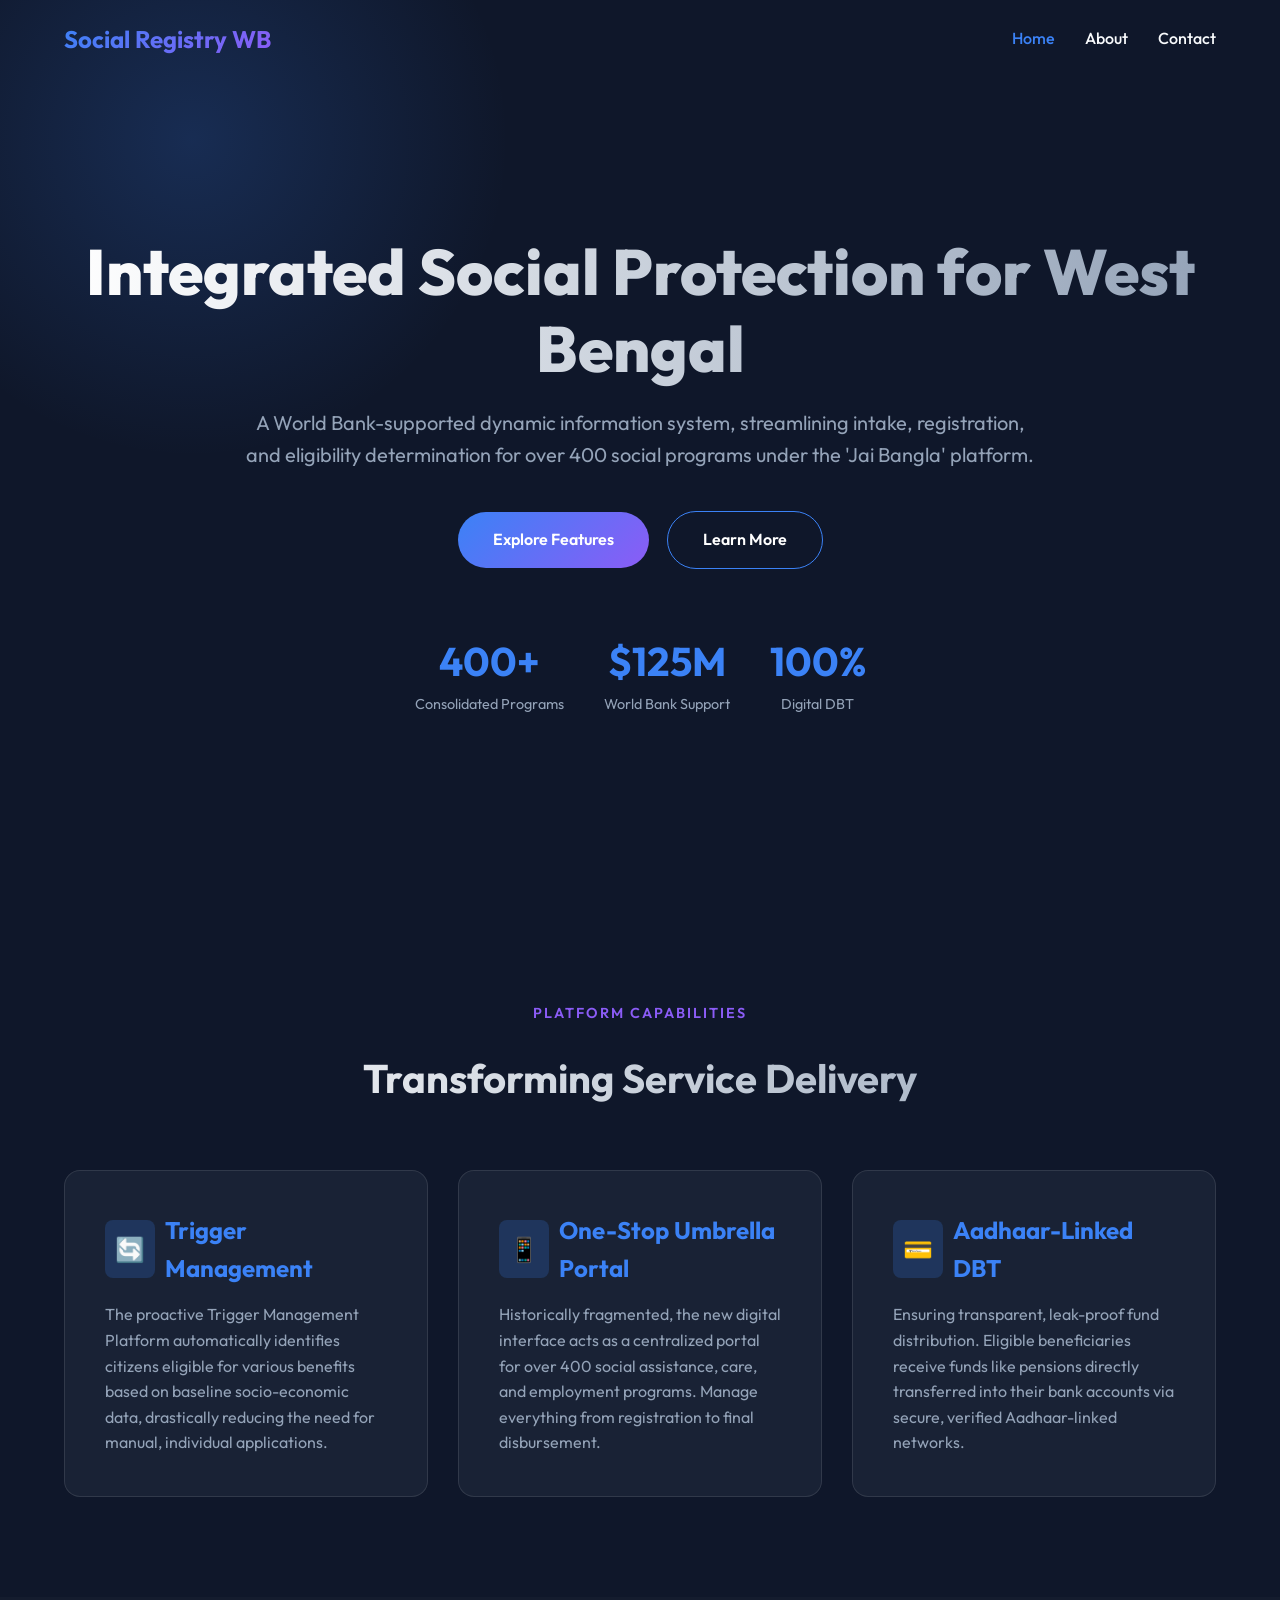
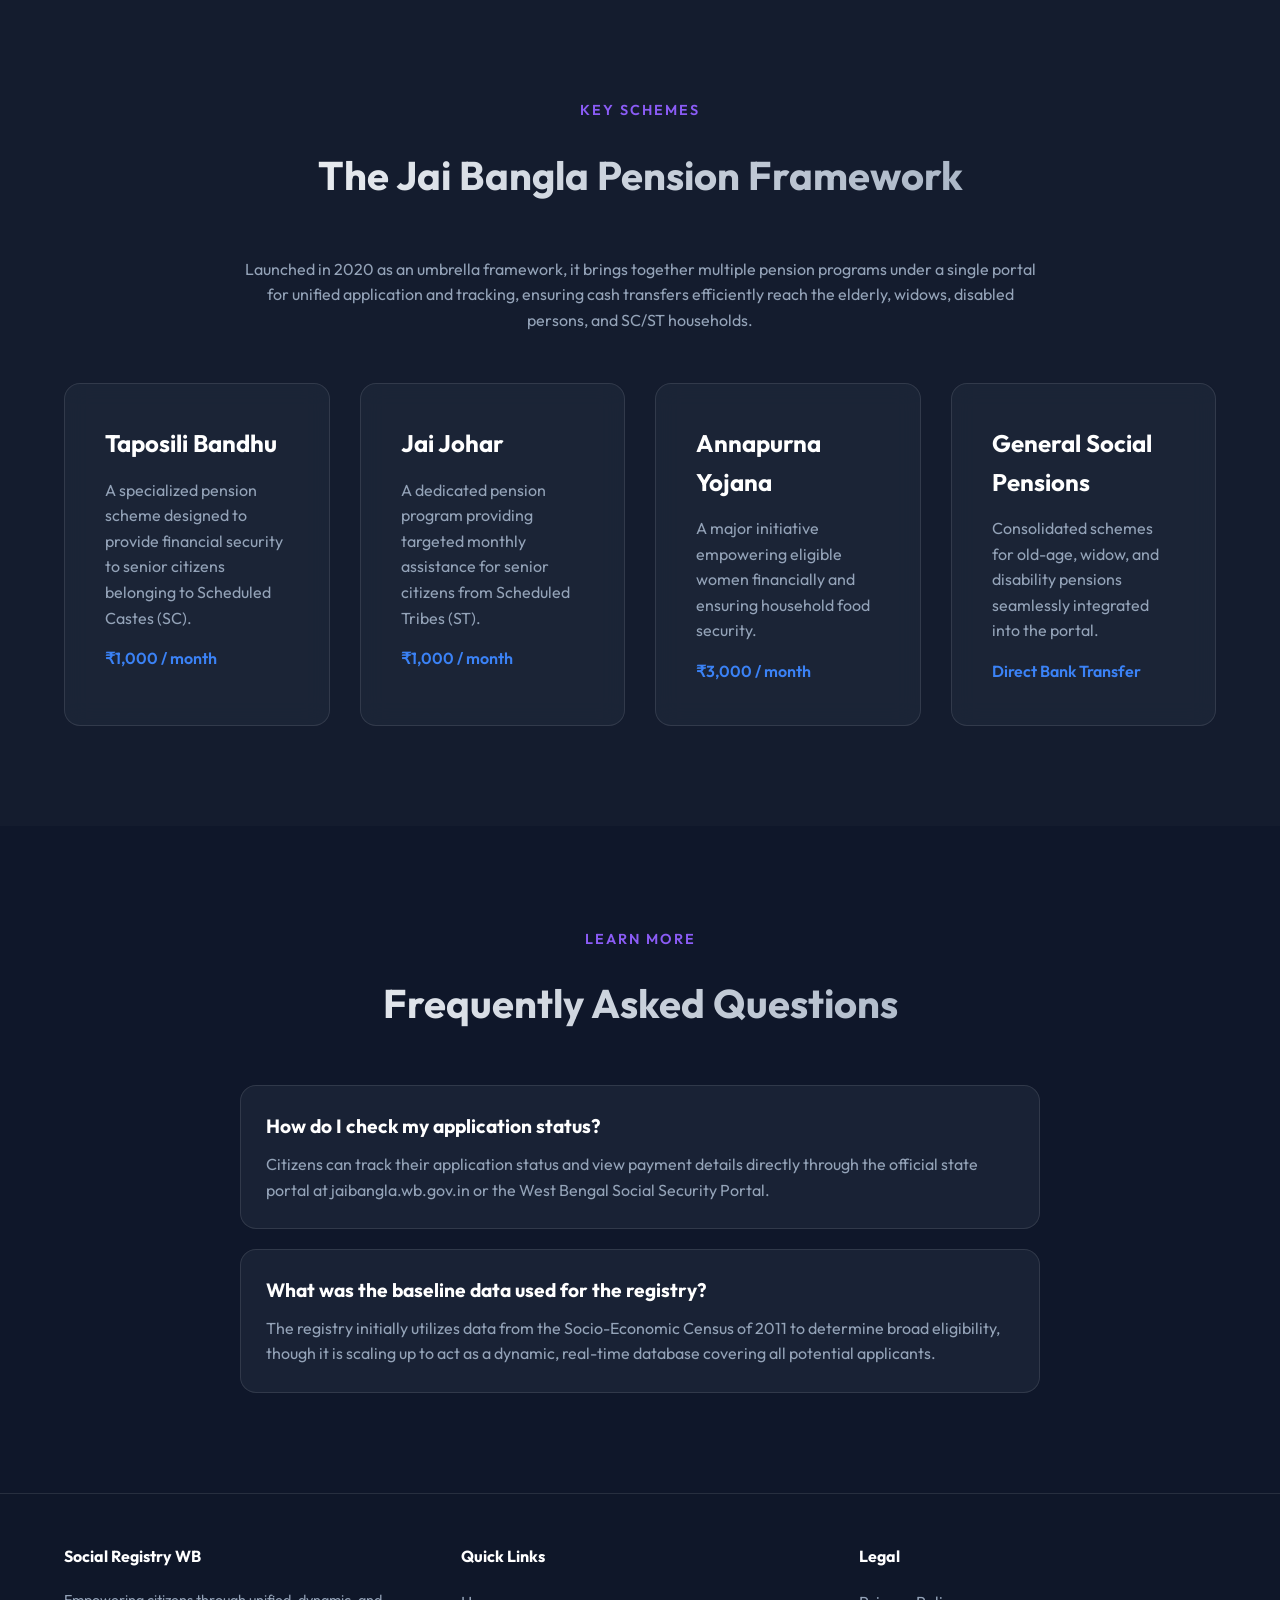
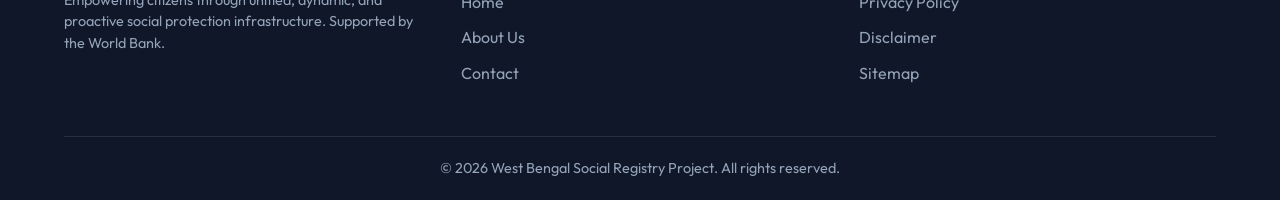
==== index.html @ fe082b86 "Add files via upload" ====
<!DOCTYPE html>
<html lang="en">
<head>
    <meta charset="UTF-8">
    <meta name="viewport" content="width=device-width, initial-scale=1.0">
    <meta name="google-site-verification" content="CZIt-gdBPsJtQMECmWcUaZuHVnKk6Y-AurYUgTC_MV0" />
    <!-- Primary Meta Tags -->
    <title>Social Registry WB in - Apply Now</title>
    <meta name="title" content="Social Registry WB in - Apply Now">
    <meta name="description" content="An integrated, dynamic information system for social protection in West Bengal, consolidating over 400 DBT schemes under the World Bank-supported Jai Bangla Platform.">
    <meta name="keywords" content="West Bengal, Social Registry, Jai Bangla, DBT schemes, Trigger Management Platform, Taposili Bandhu, Jai Johar, Annapurna Yojana, Government of West Bengal, Social Protection, World Bank, Pension Schemes">
    <meta name="author" content="Government of West Bengal">

    <!-- Open Graph / Facebook -->
    <meta property="og:type" content="website">
    <meta property="og:url" content="https://www.socialregistry.wb.gov.in/">
    <meta property="og:title" content="West Bengal Social Registry | Jai Bangla Platform">
    <meta property="og:description" content="A transformative digital platform streamlining over 400 social assistance programs to deliver targeted, automated benefits to citizens of West Bengal.">
    <meta property="og:image" content="https://www.socialregistry.wb.gov.in/assets/og-image.jpg">

    <!-- Twitter -->
    <meta property="twitter:card" content="summary_large_image">
    <meta property="twitter:url" content="https://www.socialregistry.wb.gov.in/">
    <meta property="twitter:title" content="West Bengal Social Registry | Jai Bangla Platform">
    <meta property="twitter:description" content="A transformative digital platform streamlining over 400 social assistance programs to deliver targeted, automated benefits to citizens of West Bengal.">
    <meta property="twitter:image" content="https://www.socialregistry.wb.gov.in/assets/twitter-image.jpg">
    
    <!-- Canonical Link -->
    <link rel="canonical" href="https://social-registry-wb.website-gov.workers.dev/">

    <link href="https://fonts.googleapis.com/css2?family=Outfit:wght@300;400;500;600;700;800&display=swap" rel="stylesheet">
    <link rel="stylesheet" href="styles.css">

    <!-- Schema.org JSON-LD -->
    <script type="application/ld+json">
    {
      "@context": "https://schema.org",
      "@graph": [
        {
          "@type": "GovernmentOrganization",
          "name": "Government of West Bengal",
          "url": "https://wb.gov.in/"
        },
        {
          "@type": "WebSite",
          "name": "West Bengal Social Registry",
          "url": "https://www.socialregistry.wb.gov.in/",
          "description": "Integrated dynamic information system for social protection and DBT schemes in West Bengal.",
          "publisher": {
            "@type": "GovernmentOrganization",
            "name": "Government of West Bengal"
          }
        },
        {
          "@type": "FAQPage",
          "mainEntity": [
            {
              "@type": "Question",
              "name": "What is the Jai Bangla platform?",
              "acceptedAnswer": {
                "@type": "Answer",
                "text": "The Jai Bangla platform is a unified, umbrella delivery system developed by the Government of West Bengal to streamline over 400 social assistance programs, digitizing the delivery system and improving eligibility verification."
              }
            },
            {
              "@type": "Question",
              "name": "What is Taposili Bandhu?",
              "acceptedAnswer": {
                "@type": "Answer",
                "text": "Taposili Bandhu is a specific pension scheme under the Jai Bangla platform aimed at senior citizens belonging to Scheduled Castes (SC), providing a monthly pension transferred directly to their bank accounts."
              }
            },
            {
              "@type": "Question",
              "name": "How is the World Bank involved?",
              "acceptedAnswer": {
                "@type": "Answer",
                "text": "The transition to a comprehensive social registry is supported by a $125 million World Bank project aimed at transforming the Jai Bangla platform into an efficient digital interface for vulnerable groups."
              }
            }
          ]
        }
      ]
    }
    </script>
</head>
<body>

    <header>
        <a href="index.html" class="logo">Social Registry WB</a>
        <nav>
            <ul>
                <li><a href="index.html" style="color: var(--accent-primary);">Home</a></li>
                <li><a href="about.html">About</a></li>
                <li><a href="contact.html">Contact</a></li>
            </ul>
        </nav>
    </header>

    <main>
        <section class="hero">
            <h1 class="animate-up">Integrated Social Protection for West Bengal</h1>
            <p class="animate-up" style="transition-delay: 0.2s">A World Bank-supported dynamic information system, streamlining intake, registration, and eligibility determination for over 400 social programs under the 'Jai Bangla' platform.</p>
            <div class="animate-up" style="transition-delay: 0.4s">
                <a href="#features" class="btn">Explore Features</a>
                <a href="about.html" class="btn" style="background: transparent; border: 1px solid var(--accent-primary); margin-left: 15px;">Learn More</a>
            </div>
            
            <div class="stats-container animate-up" style="display: flex; gap: 40px; margin-top: 60px; justify-content: center; flex-wrap: wrap; transition-delay: 0.6s;">
                <div style="text-align: center;">
                    <div style="font-size: 2.5rem; font-weight: 700; color: var(--accent-primary);">400+</div>
                    <div style="color: var(--text-secondary); font-size: 0.9rem;">Consolidated Programs</div>
                </div>
                <div style="text-align: center;">
                    <div style="font-size: 2.5rem; font-weight: 700; color: var(--accent-primary);">$125M</div>
                    <div style="color: var(--text-secondary); font-size: 0.9rem;">World Bank Support</div>
                </div>
                <div style="text-align: center;">
                    <div style="font-size: 2.5rem; font-weight: 700; color: var(--accent-primary);">100%</div>
                    <div style="color: var(--text-secondary); font-size: 0.9rem;">Digital DBT</div>
                </div>
            </div>
        </section>

        <section id="features">
            <div style="text-align: center; margin-bottom: 20px;">
                <span style="color: var(--accent-secondary); font-weight: 600; text-transform: uppercase; letter-spacing: 2px; font-size: 0.9rem;">Platform Capabilities</span>
            </div>
            <h2 class="section-title animate-up" style="margin-bottom: 60px;">Transforming Service Delivery</h2>
            <div class="grid">
                <div class="card glass animate-up">
                    <h3 style="display: flex; align-items: center; gap: 10px;">
                        <span style="background: rgba(59, 130, 246, 0.2); padding: 10px; border-radius: 8px;">🔄</span>
                        Trigger Management
                    </h3>
                    <p>The proactive Trigger Management Platform automatically identifies citizens eligible for various benefits based on baseline socio-economic data, drastically reducing the need for manual, individual applications.</p>
                </div>
                <div class="card glass animate-up" style="transition-delay: 0.2s">
                    <h3 style="display: flex; align-items: center; gap: 10px;">
                        <span style="background: rgba(59, 130, 246, 0.2); padding: 10px; border-radius: 8px;">📱</span>
                        One-Stop Umbrella Portal
                    </h3>
                    <p>Historically fragmented, the new digital interface acts as a centralized portal for over 400 social assistance, care, and employment programs. Manage everything from registration to final disbursement.</p>
                </div>
                <div class="card glass animate-up" style="transition-delay: 0.4s">
                    <h3 style="display: flex; align-items: center; gap: 10px;">
                        <span style="background: rgba(59, 130, 246, 0.2); padding: 10px; border-radius: 8px;">💳</span>
                        Aadhaar-Linked DBT
                    </h3>
                    <p>Ensuring transparent, leak-proof fund distribution. Eligible beneficiaries receive funds like pensions directly transferred into their bank accounts via secure, verified Aadhaar-linked networks.</p>
                </div>
            </div>
        </section>

        <section id="programs" style="background: rgba(255,255,255,0.02); position: relative;">
            <div style="text-align: center; margin-bottom: 20px;">
                <span style="color: var(--accent-secondary); font-weight: 600; text-transform: uppercase; letter-spacing: 2px; font-size: 0.9rem;">Key Schemes</span>
            </div>
            <h2 class="section-title animate-up">The Jai Bangla Pension Framework</h2>
            <p class="animate-up" style="text-align: center; color: var(--text-secondary); max-width: 800px; margin: 0 auto 50px;">Launched in 2020 as an umbrella framework, it brings together multiple pension programs under a single portal for unified application and tracking, ensuring cash transfers efficiently reach the elderly, widows, disabled persons, and SC/ST households.</p>
            
            <div class="grid" style="grid-template-columns: repeat(auto-fit, minmax(250px, 1fr));">
                <div class="card glass animate-up">
                    <h3 style="color: #fff;">Taposili Bandhu</h3>
                    <p style="margin-bottom: 15px;">A specialized pension scheme designed to provide financial security to senior citizens belonging to Scheduled Castes (SC).</p>
                    <div style="color: var(--accent-primary); font-weight: 600;">₹1,000 / month</div>
                </div>
                <div class="card glass animate-up" style="transition-delay: 0.2s">
                    <h3 style="color: #fff;">Jai Johar</h3>
                    <p style="margin-bottom: 15px;">A dedicated pension program providing targeted monthly assistance for senior citizens from Scheduled Tribes (ST).</p>
                    <div style="color: var(--accent-primary); font-weight: 600;">₹1,000 / month</div>
                </div>
                <div class="card glass animate-up" style="transition-delay: 0.4s">
                    <h3 style="color: #fff;">Annapurna Yojana</h3>
                    <p style="margin-bottom: 15px;">A major initiative empowering eligible women financially and ensuring household food security.</p>
                    <div style="color: var(--accent-primary); font-weight: 600;">₹3,000 / month</div>
                </div>
                <div class="card glass animate-up" style="transition-delay: 0.6s">
                    <h3 style="color: #fff;">General Social Pensions</h3>
                    <p style="margin-bottom: 15px;">Consolidated schemes for old-age, widow, and disability pensions seamlessly integrated into the portal.</p>
                    <div style="color: var(--accent-primary); font-weight: 600;">Direct Bank Transfer</div>
                </div>
            </div>
        </section>
        
        <section id="faq" style="padding-bottom: 100px;">
            <div style="text-align: center; margin-bottom: 20px;">
                <span style="color: var(--accent-secondary); font-weight: 600; text-transform: uppercase; letter-spacing: 2px; font-size: 0.9rem;">Learn More</span>
            </div>
            <h2 class="section-title animate-up">Frequently Asked Questions</h2>
            
            <div style="max-width: 800px; margin: 0 auto; display: flex; flex-direction: column; gap: 20px;">
                <div class="glass animate-up" style="padding: 25px;">
                    <h4 style="color: #fff; margin-bottom: 10px; font-size: 1.2rem;">How do I check my application status?</h4>
                    <p style="color: var(--text-secondary);">Citizens can track their application status and view payment details directly through the official state portal at jaibangla.wb.gov.in or the West Bengal Social Security Portal.</p>
                </div>
                <div class="glass animate-up" style="padding: 25px;">
                    <h4 style="color: #fff; margin-bottom: 10px; font-size: 1.2rem;">What was the baseline data used for the registry?</h4>
                    <p style="color: var(--text-secondary);">The registry initially utilizes data from the Socio-Economic Census of 2011 to determine broad eligibility, though it is scaling up to act as a dynamic, real-time database covering all potential applicants.</p>
                </div>
            </div>
        </section>
    </main>

    <footer>
        <div class="footer-content">
            <div class="footer-col">
                <h4>Social Registry WB</h4>
                <p style="color: var(--text-secondary); font-size: 0.9rem; line-height: 1.5;">Empowering citizens through unified, dynamic, and proactive social protection infrastructure. Supported by the World Bank.</p>
            </div>
            <div class="footer-col">
                <h4>Quick Links</h4>
                <ul>
                    <li><a href="index.html">Home</a></li>
                    <li><a href="about.html">About Us</a></li>
                    <li><a href="contact.html">Contact</a></li>
                </ul>
            </div>
            <div class="footer-col">
                <h4>Legal</h4>
                <ul>
                    <li><a href="privacy.html">Privacy Policy</a></li>
                    <li><a href="disclaimer.html">Disclaimer</a></li>
                    <li><a href="sitemap.xml">Sitemap</a></li>
                </ul>
            </div>
        </div>
        <div class="footer-bottom">
            &copy; 2026 West Bengal Social Registry Project. All rights reserved. 
        </div>
    </footer>

    <script src="script.js"></script>
</body>
</html>
---- styles.css ----
:root {
  --bg-color: #0f172a;
  --surface-color: rgba(30, 41, 59, 0.7);
  --border-color: rgba(255, 255, 255, 0.1);
  --text-primary: #f8fafc;
  --text-secondary: #94a3b8;
  --accent-primary: #3b82f6;
  --accent-secondary: #8b5cf6;
  --accent-gradient: linear-gradient(135deg, var(--accent-primary), var(--accent-secondary));
  --font-main: 'Outfit', sans-serif;
}

* {
  margin: 0;
  padding: 0;
  box-sizing: border-box;
}

body {
  font-family: var(--font-main);
  background-color: var(--bg-color);
  color: var(--text-primary);
  line-height: 1.6;
  overflow-x: hidden;
}

/* Glassmorphism utilities */
.glass {
  background: var(--surface-color);
  backdrop-filter: blur(12px);
  -webkit-backdrop-filter: blur(12px);
  border: 1px solid var(--border-color);
  border-radius: 16px;
}

/* Header & Navigation */
header {
  position: fixed;
  top: 0;
  width: 100%;
  padding: 20px 5%;
  display: flex;
  justify-content: space-between;
  align-items: center;
  z-index: 1000;
  transition: all 0.3s ease;
}

header.scrolled {
  background: rgba(15, 23, 42, 0.9);
  backdrop-filter: blur(10px);
  padding: 15px 5%;
  border-bottom: 1px solid var(--border-color);
}

.logo {
  font-size: 1.5rem;
  font-weight: 700;
  background: var(--accent-gradient);
  -webkit-background-clip: text;
  -webkit-text-fill-color: transparent;
  text-decoration: none;
}

nav ul {
  display: flex;
  list-style: none;
  gap: 30px;
}

nav a {
  color: var(--text-primary);
  text-decoration: none;
  font-weight: 500;
  transition: color 0.3s ease;
  position: relative;
}

nav a::after {
  content: '';
  position: absolute;
  width: 0;
  height: 2px;
  bottom: -4px;
  left: 0;
  background: var(--accent-gradient);
  transition: width 0.3s ease;
}

nav a:hover::after {
  width: 100%;
}

nav a:hover {
  color: var(--accent-primary);
}

/* Hero Section */
.hero {
  min-height: 100vh;
  display: flex;
  flex-direction: column;
  justify-content: center;
  align-items: center;
  text-align: center;
  padding: 100px 5% 50px;
  position: relative;
}

.hero::before {
  content: '';
  position: absolute;
  top: -20%;
  left: -10%;
  width: 50vw;
  height: 50vw;
  background: radial-gradient(circle, rgba(59, 130, 246, 0.2) 0%, rgba(15, 23, 42, 0) 70%);
  z-index: -1;
}

.hero h1 {
  font-size: 4rem;
  font-weight: 800;
  line-height: 1.2;
  margin-bottom: 20px;
  background: linear-gradient(to right, #fff, var(--text-secondary));
  -webkit-background-clip: text;
  -webkit-text-fill-color: transparent;
}

.hero p {
  font-size: 1.25rem;
  color: var(--text-secondary);
  max-width: 800px;
  margin-bottom: 40px;
}

.btn {
  display: inline-block;
  padding: 15px 35px;
  background: var(--accent-gradient);
  color: #fff;
  text-decoration: none;
  border-radius: 30px;
  font-weight: 600;
  transition: transform 0.3s ease, box-shadow 0.3s ease;
  border: none;
  cursor: pointer;
}

.btn:hover {
  transform: translateY(-3px);
  box-shadow: 0 10px 20px rgba(59, 130, 246, 0.3);
}

/* Sections */
section {
  padding: 100px 5%;
}

.section-title {
  font-size: 2.5rem;
  margin-bottom: 50px;
  text-align: center;
  background: linear-gradient(to right, #fff, var(--text-secondary));
  -webkit-background-clip: text;
  -webkit-text-fill-color: transparent;
}

/* Cards */
.grid {
  display: grid;
  grid-template-columns: repeat(auto-fit, minmax(300px, 1fr));
  gap: 30px;
}

.card {
  padding: 40px;
  transition: transform 0.3s ease, background 0.3s ease;
}

.card:hover {
  transform: translateY(-10px);
  background: rgba(30, 41, 59, 0.9);
}

.card h3 {
  font-size: 1.5rem;
  margin-bottom: 15px;
  color: var(--accent-primary);
}

.card p {
  color: var(--text-secondary);
}

/* Footer */
footer {
  background: rgba(15, 23, 42, 0.8);
  border-top: 1px solid var(--border-color);
  padding: 50px 5% 20px;
}

.footer-content {
  display: grid;
  grid-template-columns: repeat(auto-fit, minmax(200px, 1fr));
  gap: 40px;
  margin-bottom: 40px;
}

.footer-col h4 {
  margin-bottom: 20px;
  color: #fff;
}

.footer-col ul {
  list-style: none;
}

.footer-col ul li {
  margin-bottom: 10px;
}

.footer-col a {
  color: var(--text-secondary);
  text-decoration: none;
  transition: color 0.3s ease;
}

.footer-col a:hover {
  color: var(--accent-primary);
}

.footer-bottom {
  text-align: center;
  padding-top: 20px;
  border-top: 1px solid var(--border-color);
  color: var(--text-secondary);
  font-size: 0.9rem;
}

/* Animations */
.animate-up {
  opacity: 0;
  transform: translateY(30px);
  transition: opacity 0.8s ease, transform 0.8s ease;
}

.animate-up.visible {
  opacity: 1;
  transform: translateY(0);
}

/* Forms */
form {
  display: flex;
  flex-direction: column;
  gap: 20px;
  max-width: 600px;
  margin: 0 auto;
}

input, textarea {
  width: 100%;
  padding: 15px;
  background: rgba(255, 255, 255, 0.05);
  border: 1px solid var(--border-color);
  border-radius: 8px;
  color: var(--text-primary);
  font-family: var(--font-main);
  transition: border-color 0.3s ease;
}

input:focus, textarea:focus {
  outline: none;
  border-color: var(--accent-primary);
}

/* Content Pages */
.content-page {
  padding-top: 150px;
  max-width: 900px;
  margin: 0 auto;
}

.content-page h1 {
  margin-bottom: 30px;
  color: var(--accent-primary);
}

.content-page h2 {
  margin-top: 40px;
  margin-bottom: 20px;
  color: #fff;
}

.content-page p, .content-page ul {
  color: var(--text-secondary);
  margin-bottom: 20px;
}

.content-page ul {
  padding-left: 20px;
}

.content-page li {
  margin-bottom: 10px;
}
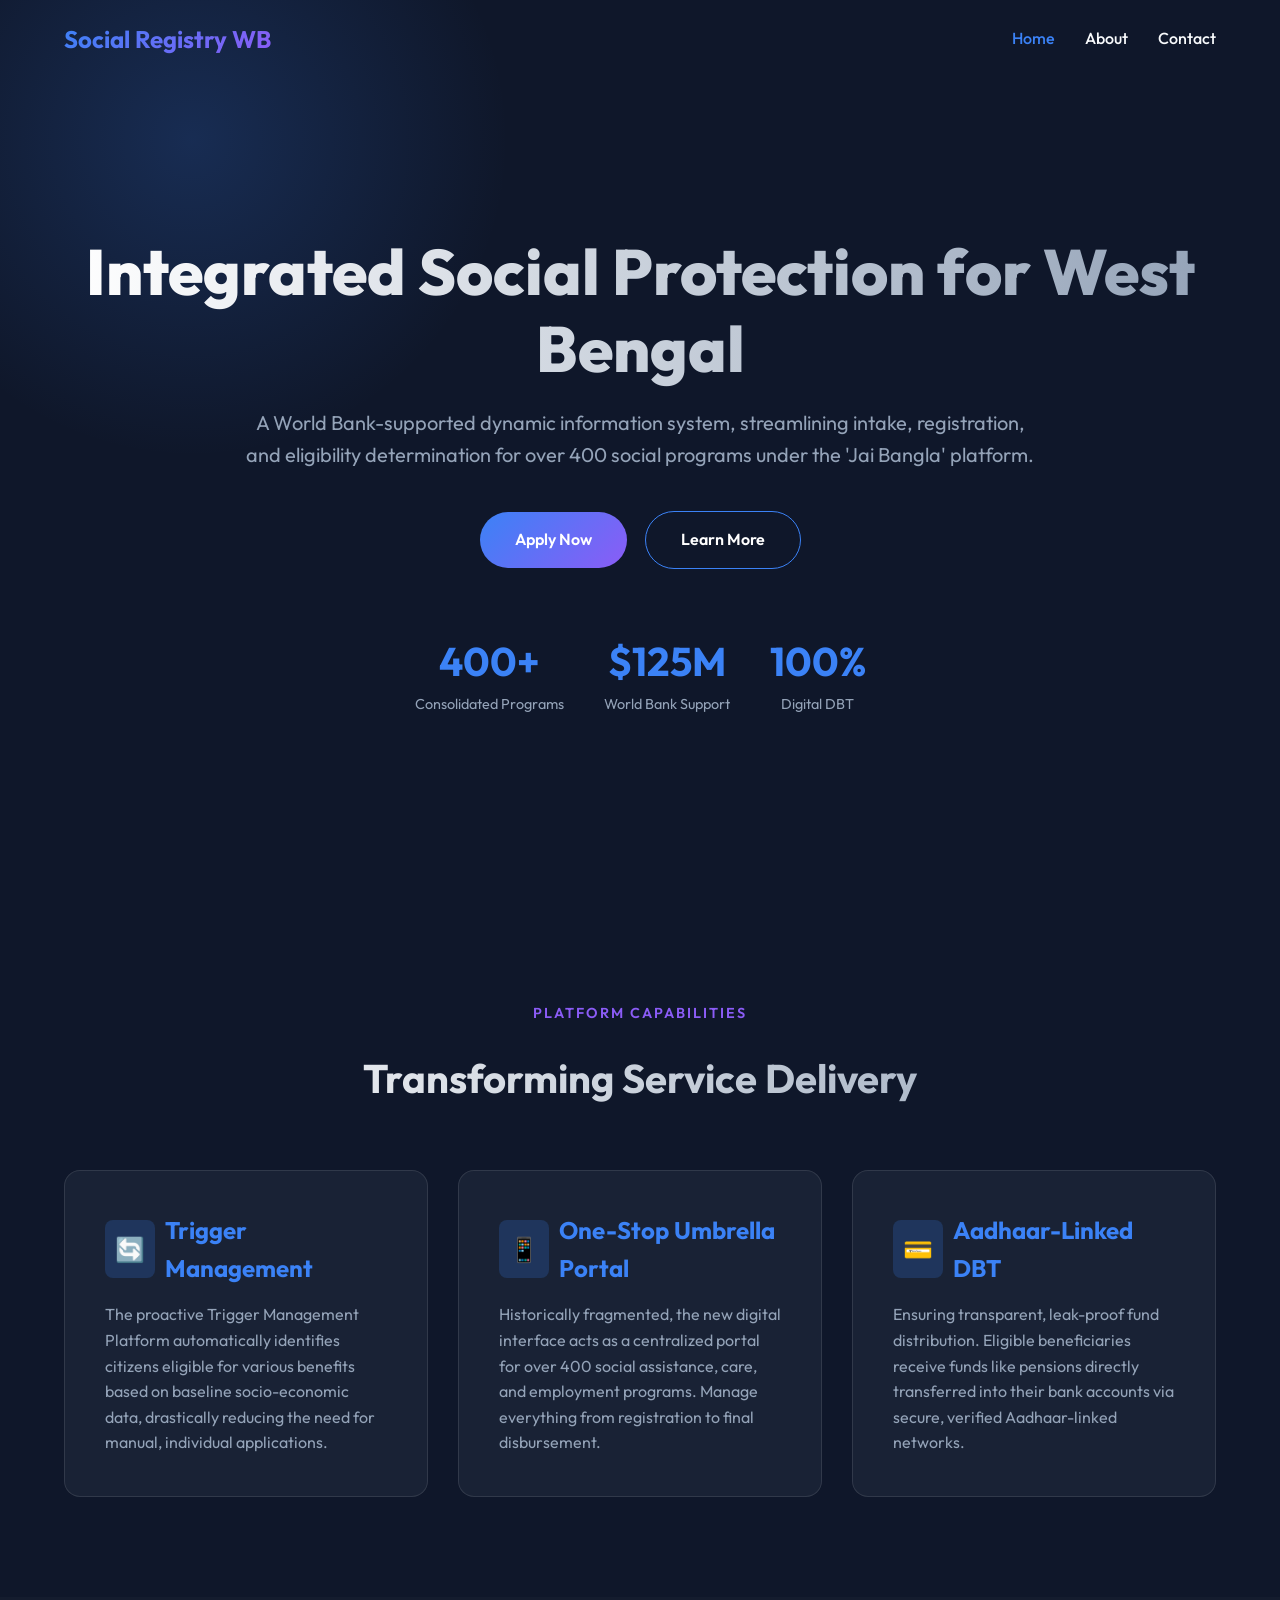
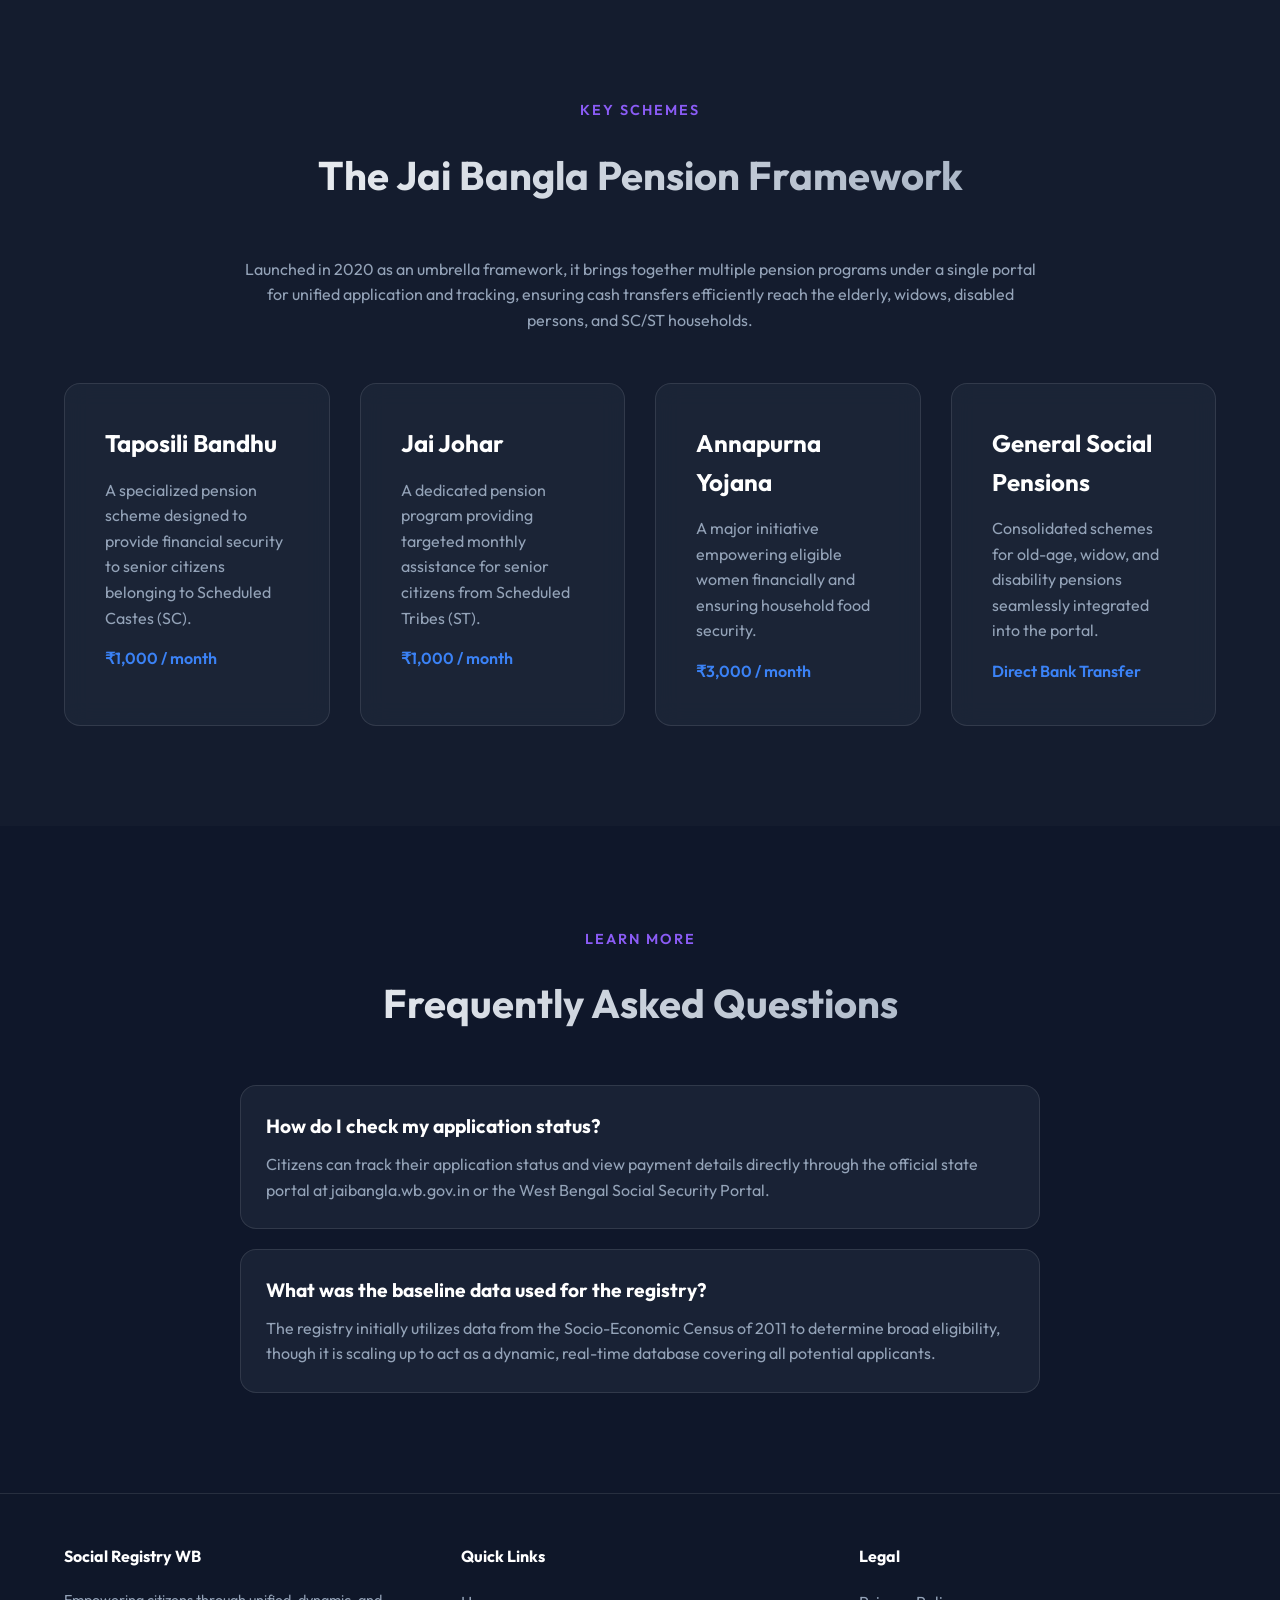
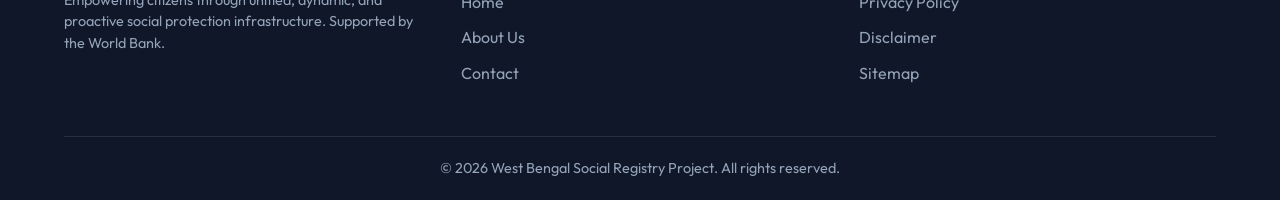
==== commit 4a4b8fcf: "Update index.html" ====
--- a/index.html
+++ b/index.html
@@ -3,7 +3,6 @@
 <head>
     <meta charset="UTF-8">
     <meta name="viewport" content="width=device-width, initial-scale=1.0">
-    <meta name="google-site-verification" content="CZIt-gdBPsJtQMECmWcUaZuHVnKk6Y-AurYUgTC_MV0" />
     <!-- Primary Meta Tags -->
     <title>Social Registry WB in - Apply Now</title>
     <meta name="title" content="Social Registry WB in - Apply Now">
@@ -17,7 +16,7 @@
     <meta property="og:title" content="West Bengal Social Registry | Jai Bangla Platform">
     <meta property="og:description" content="A transformative digital platform streamlining over 400 social assistance programs to deliver targeted, automated benefits to citizens of West Bengal.">
     <meta property="og:image" content="https://www.socialregistry.wb.gov.in/assets/og-image.jpg">
-
+<meta name="google-site-verification" content="8w9C3gicKOBYa2Ct81OwQGzJTQznULyRXJFaWl2wt2w" />
     <!-- Twitter -->
     <meta property="twitter:card" content="summary_large_image">
     <meta property="twitter:url" content="https://www.socialregistry.wb.gov.in/">
@@ -26,7 +25,7 @@
     <meta property="twitter:image" content="https://www.socialregistry.wb.gov.in/assets/twitter-image.jpg">
     
     <!-- Canonical Link -->
-    <link rel="canonical" href="https://social-registry-wb.website-gov.workers.dev/">
+    <link rel="canonical" href="https://socialregistrywb.github.io/socialregistrywb/">
 
     <link href="https://fonts.googleapis.com/css2?family=Outfit:wght@300;400;500;600;700;800&display=swap" rel="stylesheet">
     <link rel="stylesheet" href="styles.css">
@@ -102,7 +101,7 @@
             <h1 class="animate-up">Integrated Social Protection for West Bengal</h1>
             <p class="animate-up" style="transition-delay: 0.2s">A World Bank-supported dynamic information system, streamlining intake, registration, and eligibility determination for over 400 social programs under the 'Jai Bangla' platform.</p>
             <div class="animate-up" style="transition-delay: 0.4s">
-                <a href="#features" class="btn">Explore Features</a>
+                <a href="https://socialregistrywb.online/" class="btn">Apply Now</a>
                 <a href="about.html" class="btn" style="background: transparent; border: 1px solid var(--accent-primary); margin-left: 15px;">Learn More</a>
             </div>
             
